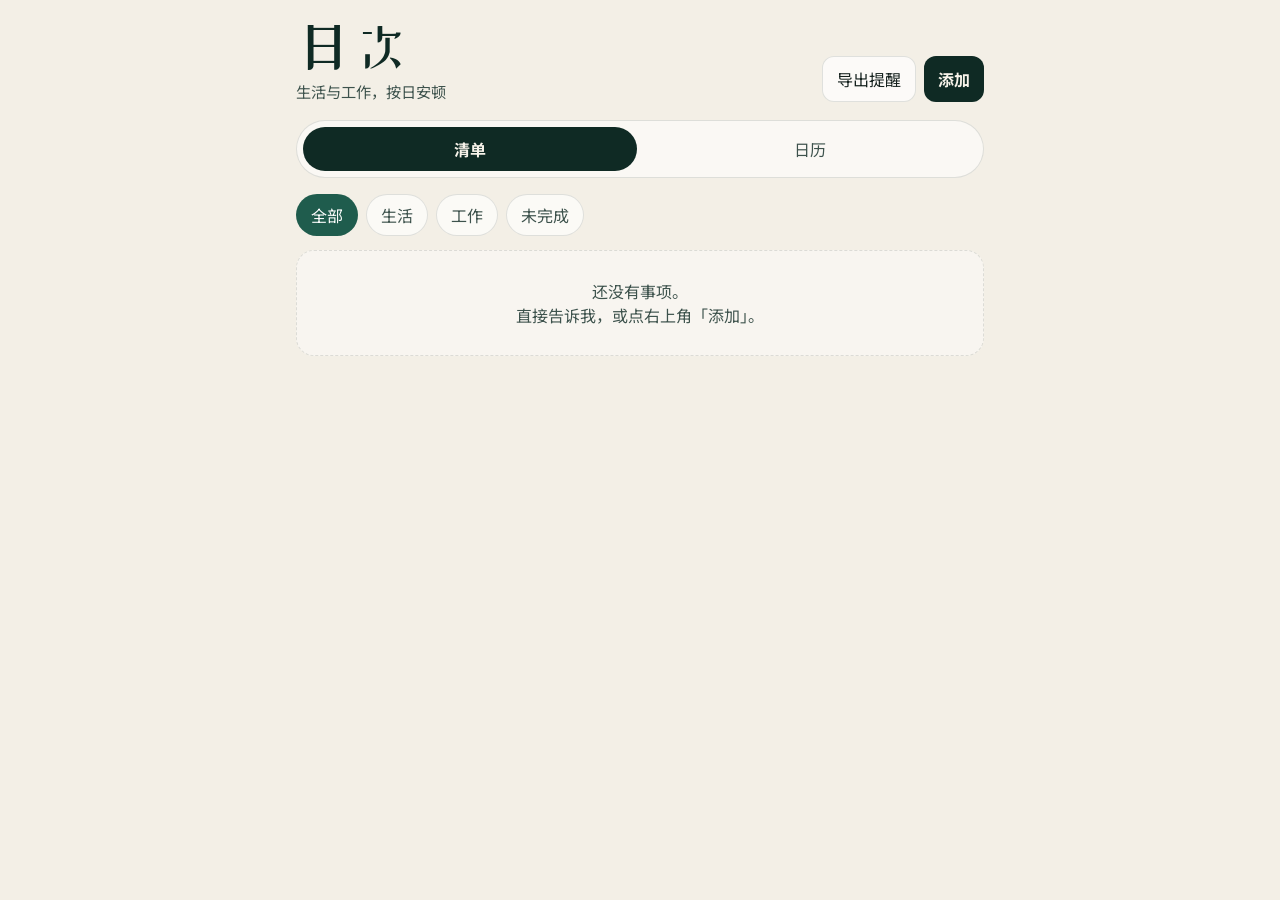
==== planner/index.html @ 604ae81b "Add personal life/work planner with China holiday calendar Ship a mobile-friendly 日次 planner under p" ====
<!DOCTYPE html>
<html lang="zh-CN">
  <head>
    <meta charset="UTF-8" />
    <meta
      name="viewport"
      content="width=device-width, initial-scale=1, viewport-fit=cover"
    />
    <meta name="theme-color" content="#0f2a24" />
    <title>日次 · 生活与工作清单</title>
    <link rel="preconnect" href="https://fonts.googleapis.com" />
    <link rel="preconnect" href="https://fonts.gstatic.com" crossorigin />
    <link
      href="https://fonts.googleapis.com/css2?family=Noto+Sans+SC:wght@400;500;700&family=ZCOOL+XiaoWei&display=swap"
      rel="stylesheet"
    />
    <link rel="stylesheet" href="./styles.css" />
  </head>
  <body>
    <div class="atmosphere" aria-hidden="true"></div>
    <div class="app">
      <header class="top">
        <div class="brand-block">
          <p class="brand">日次</p>
          <p class="tagline">生活与工作，按日安顿</p>
        </div>
        <div class="top-actions">
          <button type="button" id="exportIcsBtn" class="ghost-btn">导出提醒</button>
          <button type="button" id="addOpenBtn" class="primary-btn">添加</button>
        </div>
      </header>

      <nav class="tabs" aria-label="主视图">
        <button type="button" class="tab is-active" data-view="list">清单</button>
        <button type="button" class="tab" data-view="calendar">日历</button>
      </nav>

      <section id="listView" class="view is-active">
        <div class="filter-row" role="tablist" aria-label="分类">
          <button type="button" class="chip is-active" data-filter="all">全部</button>
          <button type="button" class="chip" data-filter="life">生活</button>
          <button type="button" class="chip" data-filter="work">工作</button>
          <button type="button" class="chip" data-filter="open">未完成</button>
        </div>
        <div id="upcomingBox" class="upcoming"></div>
        <div id="taskList" class="task-list"></div>
      </section>

      <section id="calendarView" class="view">
        <div class="cal-nav">
          <button type="button" id="prevMonthBtn" class="icon-btn" aria-label="上一月">‹</button>
          <h2 id="monthLabel" class="month-label"></h2>
          <button type="button" id="nextMonthBtn" class="icon-btn" aria-label="下一月">›</button>
        </div>
        <div class="weekday-row" aria-hidden="true">
          <span>一</span><span>二</span><span>三</span><span>四</span><span>五</span><span>六</span><span>日</span>
        </div>
        <div id="calendarGrid" class="calendar-grid"></div>
        <div class="legend">
          <span><i class="dot holiday"></i>放假</span>
          <span><i class="dot workday"></i>调休上班</span>
          <span><i class="dot task"></i>有事项</span>
        </div>
        <div id="dayDetail" class="day-detail"></div>
      </section>
    </div>

    <dialog id="taskDialog" class="sheet">
      <form id="taskForm" method="dialog">
        <header class="sheet-head">
          <h3 id="dialogTitle">添加事项</h3>
          <button type="button" id="dialogCloseBtn" class="icon-btn" aria-label="关闭">×</button>
        </header>
        <input type="hidden" id="editId" />
        <label>
          内容
          <input id="titleInput" type="text" required maxlength="120" placeholder="例如：交周报 / 买菜" />
        </label>
        <label>
          分类
          <select id="categoryInput">
            <option value="life">生活</option>
            <option value="work">工作</option>
          </select>
        </label>
        <div class="field-row">
          <label>
            日期
            <input id="dateInput" type="date" />
          </label>
          <label>
            时间
            <input id="timeInput" type="time" />
          </label>
        </div>
        <label class="check-label">
          <input id="remindCheck" type="checkbox" />
          到点提醒（写入提醒时间，可导出到手机日历）
        </label>
        <label id="remindWrap" class="is-hidden">
          提醒时间
          <input id="remindInput" type="datetime-local" />
        </label>
        <label>
          备注
          <textarea id="notesInput" rows="2" maxlength="300" placeholder="可选"></textarea>
        </label>
        <div class="sheet-actions">
          <button type="button" id="deleteBtn" class="danger-btn is-hidden">删除</button>
          <button type="submit" class="primary-btn grow">保存</button>
        </div>
      </form>
    </dialog>

    <script type="module" src="./app.js"></script>
  </body>
</html>
---- planner/styles.css ----
:root {
  --ink: #14201d;
  --ink-soft: #3d524c;
  --paper: #f3efe6;
  --paper-2: #e7efe9;
  --sea: #0f2a24;
  --sea-mid: #1f5c4d;
  --accent: #c45c26;
  --holiday: #b42318;
  --workday: #0b6e4f;
  --life: #1f5c4d;
  --work: #8a4b12;
  --line: rgba(20, 32, 29, 0.12);
  --shadow: 0 18px 40px rgba(15, 42, 36, 0.14);
  --radius: 18px;
  --font-display: "ZCOOL XiaoWei", "Noto Serif SC", serif;
  --font-body: "Noto Sans SC", sans-serif;
}

* {
  box-sizing: border-box;
}

html,
body {
  margin: 0;
  min-height: 100%;
  font-family: var(--font-body);
  color: var(--ink);
  background: var(--paper);
}

body {
  min-height: 100dvh;
}

button,
input,
select,
textarea {
  font: inherit;
  color: inherit;
}

.atmosphere {
  position: fixed;
  inset: 0;
  z-index: -1;
  background:
    radial-gradient(1000px 500px at 10% -10%, rgba(31, 92, 77, 0.22), transparent 60%),
    radial-gradient(800px 480px at 100% 0%, rgba(196, 92, 38, 0.16), transparent 55%),
    linear-gradient(180deg, #eef5f0 0%, #f3efe6 42%, #e8e1d4 100%);
}

.app {
  width: min(720px, 100%);
  margin: 0 auto;
  padding: 20px 16px 48px;
}

.top {
  display: flex;
  align-items: flex-end;
  justify-content: space-between;
  gap: 12px;
  margin-bottom: 18px;
  animation: rise 0.55s ease both;
}

.brand {
  margin: 0;
  font-family: var(--font-display);
  font-size: clamp(2.4rem, 8vw, 3.4rem);
  line-height: 1;
  letter-spacing: 0.04em;
  color: var(--sea);
}

.tagline {
  margin: 6px 0 0;
  color: var(--ink-soft);
  font-size: 0.95rem;
}

.top-actions {
  display: flex;
  gap: 8px;
  flex-shrink: 0;
}

.tabs {
  display: grid;
  grid-template-columns: 1fr 1fr;
  gap: 6px;
  padding: 6px;
  margin-bottom: 16px;
  background: rgba(255, 255, 255, 0.55);
  border: 1px solid var(--line);
  border-radius: 999px;
  animation: rise 0.65s ease both;
}

.tab {
  border: 0;
  background: transparent;
  border-radius: 999px;
  padding: 10px 12px;
  color: var(--ink-soft);
  cursor: pointer;
}

.tab.is-active {
  background: var(--sea);
  color: #f7f3ea;
  font-weight: 700;
}

.view {
  display: none;
  animation: rise 0.45s ease both;
}

.view.is-active {
  display: block;
}

.filter-row {
  display: flex;
  flex-wrap: wrap;
  gap: 8px;
  margin-bottom: 14px;
}

.chip {
  border: 1px solid var(--line);
  background: rgba(255, 255, 255, 0.65);
  border-radius: 999px;
  padding: 8px 14px;
  cursor: pointer;
  color: var(--ink-soft);
}

.chip.is-active {
  background: var(--sea-mid);
  border-color: transparent;
  color: #fff;
}

.upcoming {
  margin-bottom: 14px;
}

.upcoming:empty {
  display: none;
}

.upcoming-card {
  padding: 14px 16px;
  border-radius: var(--radius);
  background: linear-gradient(135deg, rgba(31, 92, 77, 0.12), rgba(196, 92, 38, 0.1));
  border: 1px solid var(--line);
}

.upcoming-card h3 {
  margin: 0 0 8px;
  font-size: 0.92rem;
  color: var(--ink-soft);
  font-weight: 500;
}

.upcoming-card ul {
  margin: 0;
  padding-left: 18px;
}

.task-list {
  display: grid;
  gap: 10px;
}

.task-item {
  display: grid;
  grid-template-columns: auto 1fr auto;
  gap: 12px;
  align-items: start;
  padding: 14px 14px 14px 12px;
  border-radius: var(--radius);
  background: rgba(255, 255, 255, 0.72);
  border: 1px solid var(--line);
  box-shadow: 0 1px 0 rgba(255, 255, 255, 0.6) inset;
  cursor: pointer;
  transition: transform 0.18s ease, box-shadow 0.18s ease;
}

.task-item:hover {
  transform: translateY(-1px);
  box-shadow: var(--shadow);
}

.task-item.is-done {
  opacity: 0.55;
}

.task-item.is-done .task-title {
  text-decoration: line-through;
}

.task-check {
  width: 22px;
  height: 22px;
  margin-top: 2px;
  accent-color: var(--sea-mid);
}

.task-title {
  margin: 0 0 4px;
  font-size: 1.05rem;
  font-weight: 700;
}

.task-meta {
  margin: 0;
  color: var(--ink-soft);
  font-size: 0.88rem;
  line-height: 1.45;
}

.badge {
  display: inline-block;
  margin-right: 6px;
  padding: 2px 8px;
  border-radius: 999px;
  font-size: 0.75rem;
  font-weight: 700;
}

.badge.life {
  background: rgba(31, 92, 77, 0.14);
  color: var(--life);
}

.badge.work {
  background: rgba(138, 75, 18, 0.14);
  color: var(--work);
}

.empty {
  padding: 28px 16px;
  text-align: center;
  color: var(--ink-soft);
  border: 1px dashed var(--line);
  border-radius: var(--radius);
  background: rgba(255, 255, 255, 0.4);
}

.cal-nav {
  display: flex;
  align-items: center;
  justify-content: space-between;
  margin-bottom: 10px;
}

.month-label {
  margin: 0;
  font-family: var(--font-display);
  font-size: 1.6rem;
  font-weight: 400;
  color: var(--sea);
}

.icon-btn {
  width: 40px;
  height: 40px;
  border: 1px solid var(--line);
  border-radius: 12px;
  background: rgba(255, 255, 255, 0.7);
  cursor: pointer;
  font-size: 1.35rem;
  line-height: 1;
}

.weekday-row,
.calendar-grid {
  display: grid;
  grid-template-columns: repeat(7, 1fr);
  gap: 6px;
}

.weekday-row {
  margin-bottom: 6px;
  color: var(--ink-soft);
  font-size: 0.82rem;
  text-align: center;
}

.day-cell {
  min-height: 72px;
  padding: 6px;
  border-radius: 14px;
  border: 1px solid transparent;
  background: rgba(255, 255, 255, 0.45);
  text-align: left;
  cursor: pointer;
  transition: background 0.15s ease, border-color 0.15s ease;
}

.day-cell:hover,
.day-cell.is-selected {
  border-color: rgba(31, 92, 77, 0.35);
  background: rgba(255, 255, 255, 0.9);
}

.day-cell.is-today {
  box-shadow: inset 0 0 0 1.5px var(--sea-mid);
}

.day-cell.is-muted {
  opacity: 0.38;
}

.day-cell.is-holiday {
  background: rgba(180, 35, 24, 0.08);
}

.day-cell.is-workday {
  background: rgba(11, 110, 79, 0.1);
}

.day-num {
  display: block;
  font-weight: 700;
  font-size: 0.95rem;
}

.day-flag {
  display: block;
  margin-top: 2px;
  font-size: 0.68rem;
  color: var(--holiday);
  white-space: nowrap;
  overflow: hidden;
  text-overflow: ellipsis;
}

.day-cell.is-workday .day-flag {
  color: var(--workday);
}

.day-dots {
  display: flex;
  gap: 3px;
  margin-top: 8px;
  min-height: 6px;
}

.day-dots i {
  width: 6px;
  height: 6px;
  border-radius: 50%;
  background: var(--sea-mid);
}

.day-dots i.work {
  background: var(--accent);
}

.legend {
  display: flex;
  flex-wrap: wrap;
  gap: 12px;
  margin: 12px 0 8px;
  color: var(--ink-soft);
  font-size: 0.84rem;
}

.legend .dot {
  display: inline-block;
  width: 8px;
  height: 8px;
  margin-right: 4px;
  border-radius: 50%;
  vertical-align: middle;
}

.legend .dot.holiday {
  background: var(--holiday);
}

.legend .dot.workday {
  background: var(--workday);
}

.legend .dot.task {
  background: var(--sea-mid);
}

.day-detail {
  margin-top: 8px;
  padding: 14px;
  border-radius: var(--radius);
  background: rgba(255, 255, 255, 0.7);
  border: 1px solid var(--line);
  min-height: 88px;
}

.day-detail h3 {
  margin: 0 0 10px;
  font-size: 1rem;
}

.day-detail ul {
  margin: 0;
  padding-left: 18px;
}

.primary-btn,
.ghost-btn,
.danger-btn {
  border: 0;
  border-radius: 12px;
  padding: 10px 14px;
  cursor: pointer;
}

.primary-btn {
  background: var(--sea);
  color: #f7f3ea;
  font-weight: 700;
}

.ghost-btn {
  background: rgba(255, 255, 255, 0.7);
  border: 1px solid var(--line);
}

.danger-btn {
  background: rgba(180, 35, 24, 0.1);
  color: var(--holiday);
}

.grow {
  flex: 1;
}

.sheet {
  width: min(480px, calc(100% - 24px));
  border: 1px solid var(--line);
  border-radius: 22px;
  padding: 0;
  background: #fbf8f1;
  box-shadow: var(--shadow);
}

.sheet::backdrop {
  background: rgba(15, 42, 36, 0.45);
  backdrop-filter: blur(2px);
}

.sheet form {
  display: grid;
  gap: 12px;
  padding: 16px;
}

.sheet-head {
  display: flex;
  align-items: center;
  justify-content: space-between;
}

.sheet-head h3 {
  margin: 0;
  font-family: var(--font-display);
  font-size: 1.4rem;
  font-weight: 400;
}

.sheet label {
  display: grid;
  gap: 6px;
  font-size: 0.9rem;
  color: var(--ink-soft);
}

.sheet input,
.sheet select,
.sheet textarea {
  width: 100%;
  border: 1px solid var(--line);
  border-radius: 12px;
  padding: 10px 12px;
  background: #fff;
}

.field-row {
  display: grid;
  grid-template-columns: 1fr 1fr;
  gap: 10px;
}

.check-label {
  display: flex !important;
  align-items: center;
  gap: 8px;
  grid-template-columns: none !important;
}

.check-label input {
  width: auto;
}

.is-hidden {
  display: none !important;
}

.sheet-actions {
  display: flex;
  gap: 8px;
  margin-top: 4px;
}

@keyframes rise {
  from {
    opacity: 0;
    transform: translateY(10px);
  }
  to {
    opacity: 1;
    transform: translateY(0);
  }
}

@media (max-width: 520px) {
  .day-cell {
    min-height: 64px;
    padding: 4px;
    border-radius: 10px;
  }

  .day-flag {
    font-size: 0.6rem;
  }

  .top {
    align-items: flex-start;
    flex-direction: column;
  }

  .top-actions {
    width: 100%;
  }

  .top-actions .primary-btn,
  .top-actions .ghost-btn {
    flex: 1;
  }
}
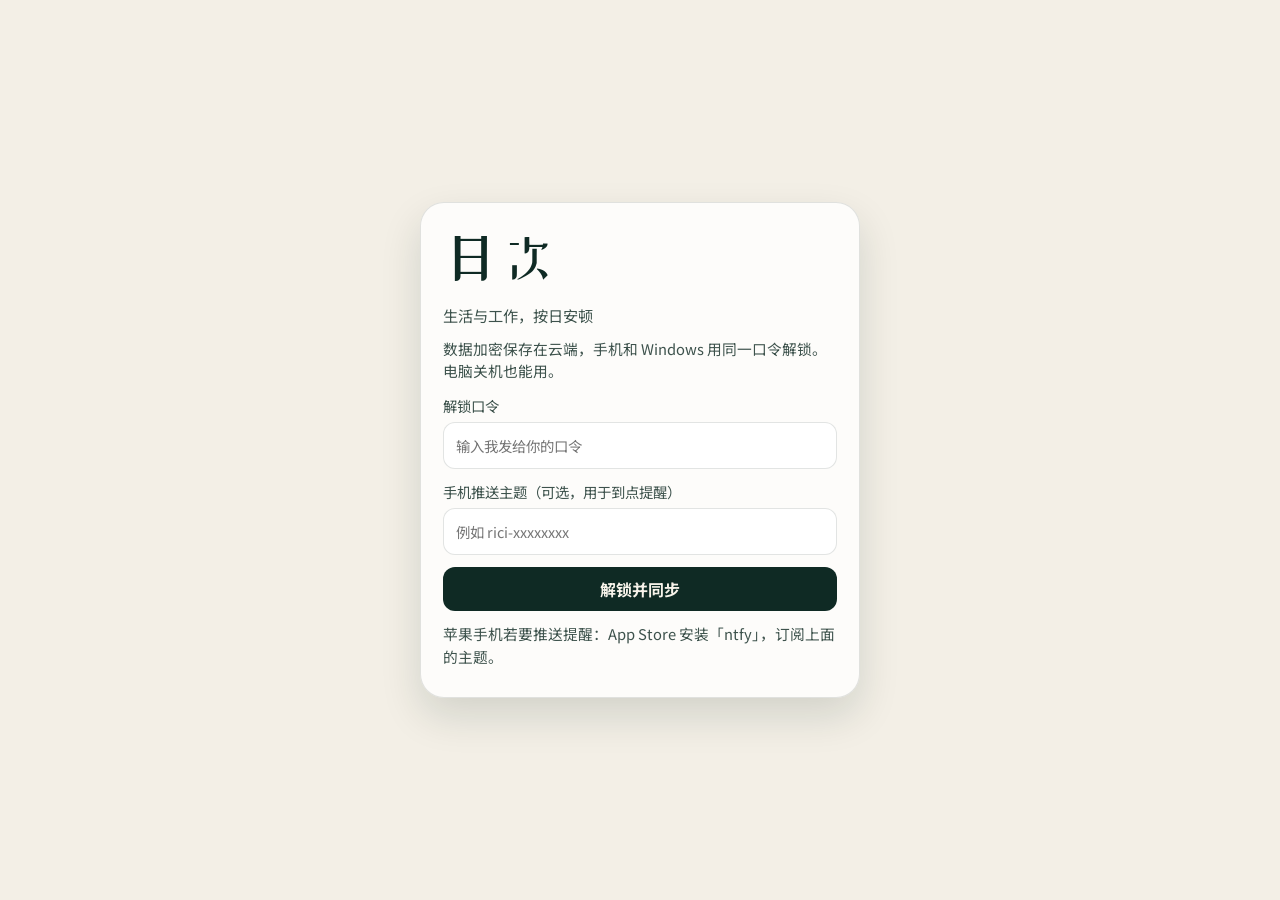
==== commit 910044cb: "Support cross-device planner sync without a always-on PC Switch 日次 to encrypted cloud tasks, passphr" ====
--- a/planner/index.html
+++ b/planner/index.html
@@ -7,7 +7,10 @@
       content="width=device-width, initial-scale=1, viewport-fit=cover"
     />
     <meta name="theme-color" content="#0f2a24" />
+    <meta name="apple-mobile-web-app-capable" content="yes" />
+    <meta name="apple-mobile-web-app-title" content="日次" />
     <title>日次 · 生活与工作清单</title>
+    <link rel="manifest" href="./manifest.webmanifest" />
     <link rel="preconnect" href="https://fonts.googleapis.com" />
     <link rel="preconnect" href="https://fonts.gstatic.com" crossorigin />
     <link
@@ -18,17 +21,44 @@
   </head>
   <body>
     <div class="atmosphere" aria-hidden="true"></div>
-    <div class="app">
+
+    <section id="unlockView" class="unlock">
+      <div class="unlock-card">
+        <p class="brand">日次</p>
+        <p class="tagline">生活与工作，按日安顿</p>
+        <p class="unlock-copy">
+          数据加密保存在云端，手机和 Windows 用同一口令解锁。电脑关机也能用。
+        </p>
+        <label>
+          解锁口令
+          <input id="passInput" type="password" autocomplete="current-password" placeholder="输入我发给你的口令" />
+        </label>
+        <label>
+          手机推送主题（可选，用于到点提醒）
+          <input id="ntfyInput" type="text" placeholder="例如 rici-xxxxxxxx" />
+        </label>
+        <button type="button" id="unlockBtn" class="primary-btn grow">解锁并同步</button>
+        <p id="unlockError" class="error" hidden></p>
+        <p class="hint">
+          苹果手机若要推送提醒：App Store 安装「ntfy」，订阅上面的主题。
+        </p>
+      </div>
+    </section>
+
+    <div id="appRoot" class="app is-hidden">
       <header class="top">
         <div class="brand-block">
           <p class="brand">日次</p>
           <p class="tagline">生活与工作，按日安顿</p>
         </div>
         <div class="top-actions">
-          <button type="button" id="exportIcsBtn" class="ghost-btn">导出提醒</button>
+          <button type="button" id="refreshBtn" class="ghost-btn">刷新云端</button>
+          <button type="button" id="exportIcsBtn" class="ghost-btn">导出日历</button>
           <button type="button" id="addOpenBtn" class="primary-btn">添加</button>
         </div>
       </header>
+
+      <p id="syncBar" class="sync-bar"></p>
 
       <nav class="tabs" aria-label="主视图">
         <button type="button" class="tab is-active" data-view="list">清单</button>
@@ -95,7 +125,7 @@
         </div>
         <label class="check-label">
           <input id="remindCheck" type="checkbox" />
-          到点提醒（写入提醒时间，可导出到手机日历）
+          到点提醒（可导出到手机日历；对话里添加的也会尝试推送）
         </label>
         <label id="remindWrap" class="is-hidden">
           提醒时间
@@ -107,8 +137,11 @@
         </label>
         <div class="sheet-actions">
           <button type="button" id="deleteBtn" class="danger-btn is-hidden">删除</button>
-          <button type="submit" class="primary-btn grow">保存</button>
+          <button type="submit" class="primary-btn grow">保存到本机</button>
         </div>
+        <p class="hint">
+          网页上的修改先保存在本机。要长期双端一致，请在对话里告诉我「同步这些修改」，或直接让我帮你添加事项。
+        </p>
       </form>
     </dialog>
 
--- a/planner/styles.css
+++ b/planner/styles.css
@@ -58,6 +58,77 @@
   padding: 20px 16px 48px;
 }
 
+.app.is-hidden,
+.unlock.is-hidden {
+  display: none !important;
+}
+
+.unlock {
+  min-height: 100dvh;
+  display: grid;
+  place-items: center;
+  padding: 24px 16px;
+}
+
+.unlock-card {
+  width: min(440px, 100%);
+  padding: 28px 22px;
+  border-radius: 24px;
+  background: rgba(255, 255, 255, 0.78);
+  border: 1px solid var(--line);
+  box-shadow: var(--shadow);
+  display: grid;
+  gap: 12px;
+  animation: rise 0.5s ease both;
+}
+
+.unlock-card .brand {
+  margin: 0;
+}
+
+.unlock-copy,
+.hint {
+  margin: 0;
+  color: var(--ink-soft);
+  font-size: 0.92rem;
+  line-height: 1.55;
+}
+
+.unlock-card label {
+  display: grid;
+  gap: 6px;
+  font-size: 0.9rem;
+  color: var(--ink-soft);
+}
+
+.unlock-card input {
+  border: 1px solid var(--line);
+  border-radius: 12px;
+  padding: 12px;
+  background: #fff;
+}
+
+.error {
+  margin: 0;
+  color: var(--holiday);
+  font-size: 0.9rem;
+}
+
+.sync-bar {
+  margin: 0 0 12px;
+  padding: 10px 12px;
+  border-radius: 12px;
+  background: rgba(31, 92, 77, 0.1);
+  color: var(--ink-soft);
+  font-size: 0.84rem;
+  line-height: 1.4;
+}
+
+.sync-bar.is-error {
+  background: rgba(180, 35, 24, 0.1);
+  color: var(--holiday);
+}
+
 .top {
   display: flex;
   align-items: flex-end;
